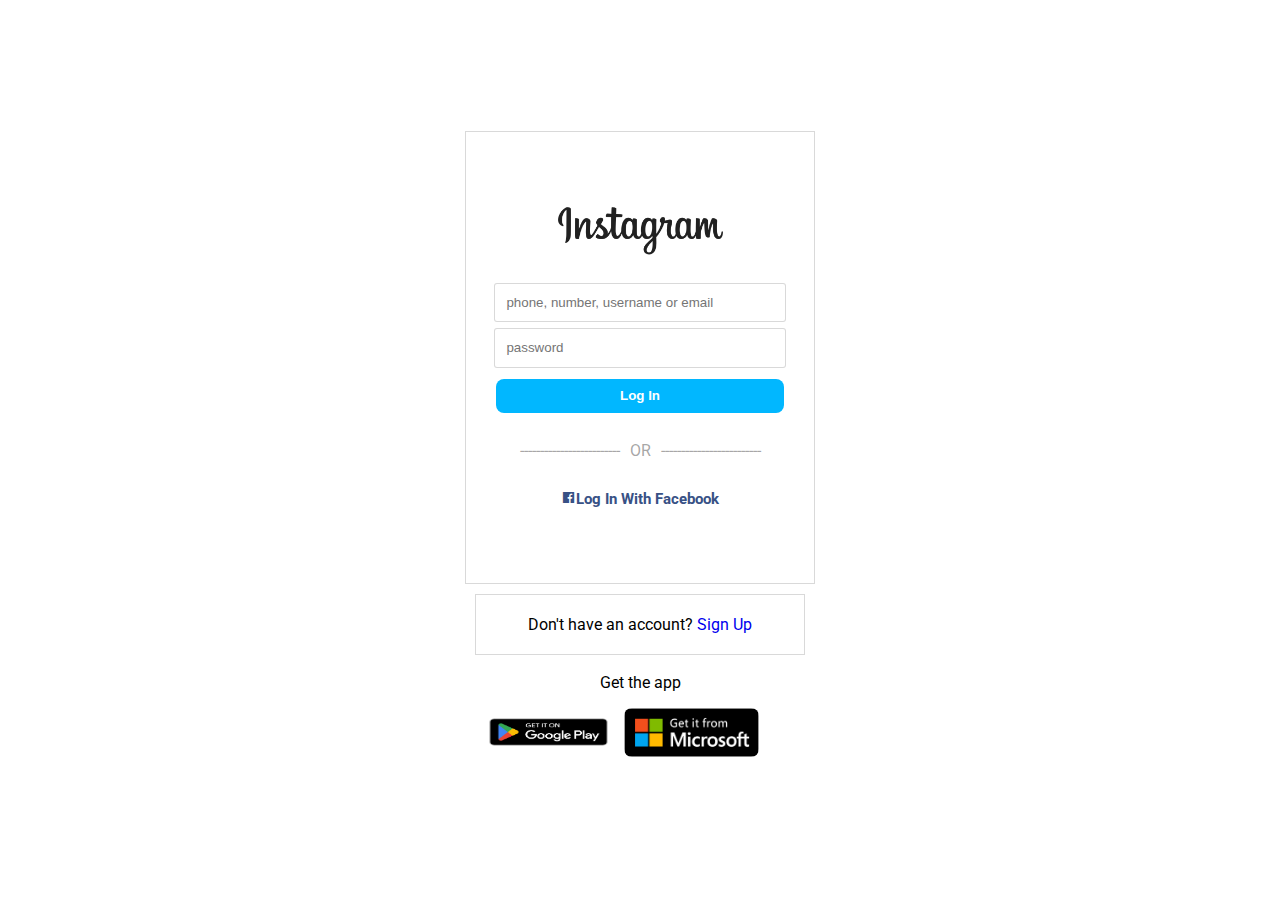
==== login.html @ 44fe0687 "project almost done" ====
<!DOCTYPE html>
<html lang="en">

<head>
    <meta charset="UTF-8">
    <meta http-equiv="X-UA-Compatible" content="IE=edge">
    <meta name="viewport" content="width=device-width, initial-scale=1.0">
    <title>Insta Login - Laudsc</title>
    <link rel="stylesheet" href="style.css">
    <link href='https://unpkg.com/boxicons@2.1.4/css/boxicons.min.css' rel='stylesheet'>
</head>

<body>
    <main>
        <div class="form-div">
            <form action="">
                <img src="img/instaLogo.png" class="instaLogo" alt="" srcset="">
                <input type="text" class="input" placeholder="phone, number, username or email" required>
                <input type="password" name="" id="" class="input" placeholder="password" required>
                <button class="login-btn">Log In</button>
                <p id="or">OR</p>
                <a href="#" class="fb-login"><i class='bx bxl-facebook-square'></i>Log In With Facebook</a>

            </form>
            <div class="sign-up">
                <p class="sign-link">Don't have an account? <a href="#" class="sign-link">Sign Up</a></p>
            </div>
            <div class="get-app">
                <p>Get the app</p>
                <div class="store">
                    <img src="img/playStore.png" alt="" id="play">
                    <img src="img/getMicrosoft.png" alt="" srcset="" id="microsoft">
                </div>
            </div>
        </div>
    </main>
</body>

</html>
---- style.css ----
@import url('https://fonts.googleapis.com/css2?family=Roboto:wght@100;300;400;500&display=swap');


* {
    padding: 0;
    margin: 0;
    outline: 0;
    text-decoration: none;
}

body {
    background-color: #fff;
    font-family: 'Roboto', sans-serif;
}

main {
    display: flex;
    align-items: center;
    justify-content: center;
    gap: 100px;
    min-height: 100vh;
    margin: auto;
}

.form-div {
    display: flex;
    flex-direction: column;
    flex-grow: 1;
    justify-content: center;
    margin-top: 12px;
    max-width: 350px;
}


.form-div form{
    display: flex;
    flex-direction: column;
    text-align: center;
    align-items: center;
    padding: 5vh 2vw;
    border: 1px solid rgba(128, 128, 128, 0.3);
}

.form-div form .instaLogo {
    width: 175px;
    margin: 20px 0;
}

.input {
    width: 90%;
    padding: .7rem;
    border-radius: 3px;
    border: 1px solid rgba(128, 128, 128, 0.3);
    margin: 3px;
}

.login-btn {
    width: 97%;
    padding: .6rem;
    font-weight: bold;
    background-color: rgb(1, 183, 255);
    border: none;
    border-radius: 8px;
    margin: 8px 0px;
    color: white;
}

#or {
    margin: 20px 0;
    color: rgba(128, 128, 128, 0.7);

}

#or:before, #or:after {
    content: '-------------------------';
    color: rgba(128, 128, 128, 0.7);
    margin: 0 10px;
}

.fb-login {
    font-weight: 700;
    font-size: 95%;
    color: #385185;
    margin-bottom: 30px;
    margin-top: 10px;
}

.sign-up {
    text-align: center;
    border: 1px solid rgba(128, 128, 128, 0.3);
    padding: 20px;
    margin: 10px;
    box-sizing: border-box;
}

.get-app {
    display: flex;
    flex-direction: column;
    text-align: center;
    margin: 8px;
}

.store {
    display: flex;
    align-items: center;
    margin: 8px;

}
#play {
    width: 135px;
    height: 40px;
    border-radius: 8px;
}

#microsoft {
    width: 135px;
    border-radius: 8px;
    margin: 8px;

}
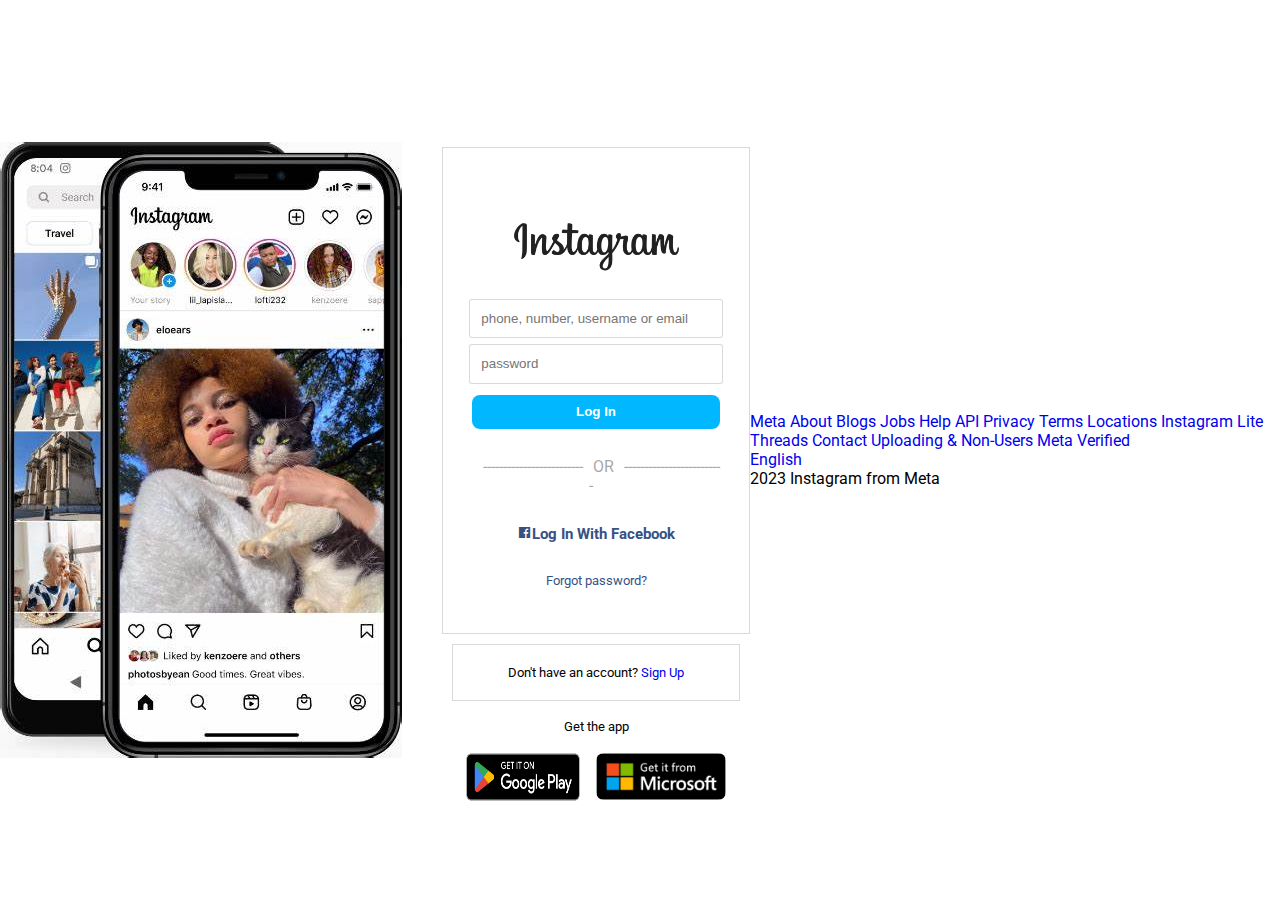
==== commit ca133df6: "fix: consertando spacings e centralizando os items" ====
--- a/login.html
+++ b/login.html
@@ -5,13 +5,15 @@
     <meta charset="UTF-8">
     <meta http-equiv="X-UA-Compatible" content="IE=edge">
     <meta name="viewport" content="width=device-width, initial-scale=1.0">
-    <title>Insta Login - Laudsc</title>
+    <title>Insta Login - Lauradsc :D </title>
     <link rel="stylesheet" href="style.css">
     <link href='https://unpkg.com/boxicons@2.1.4/css/boxicons.min.css' rel='stylesheet'>
 </head>
 
 <body>
     <main>
+        <img src="img/IG.jpeg" alt="" srcset="" class="phoneimg">
+
         <div class="form-div">
             <form action="">
                 <img src="img/instaLogo.png" class="instaLogo" alt="" srcset="">
@@ -20,7 +22,7 @@
                 <button class="login-btn">Log In</button>
                 <p id="or">OR</p>
                 <a href="#" class="fb-login"><i class='bx bxl-facebook-square'></i>Log In With Facebook</a>
-
+                <a href="#" class="fg-pwd">Forgot password?</a>
             </form>
             <div class="sign-up">
                 <p class="sign-link">Don't have an account? <a href="#" class="sign-link">Sign Up</a></p>
@@ -34,6 +36,30 @@
             </div>
         </div>
     </main>
+
+    <footer class="footer">
+        <div class="info-footer">
+            <a href="#">Meta</a>            
+            <a href="#">About</a>
+            <a href="#">Blogs</a>
+            <a href="#">Jobs</a>
+            <a href="#">Help</a>
+            <a href="#">API</a>
+            <a href="#">Privacy</a>
+            <a href="#">Terms</a>
+            <a href="#">Locations</a>
+            <a href="#">Instagram Lite</a>
+            <a href="#">Threads</a>
+            <a href="#">Contact Uploading & Non-Users</a>
+            <a href="#">Meta Verified</a>
+            <br>
+            <a href="#">English</a>
+            <p> 2023 Instagram from Meta</p>
+
+
+
+        </div>
+    </footer>
 </body>
 
 </html>--- a/style.css
+++ b/style.css
@@ -1,5 +1,6 @@
 @import url('https://fonts.googleapis.com/css2?family=Roboto:wght@100;300;400;500&display=swap');
 
+/* css file */
 
 * {
     padding: 0;
@@ -11,23 +12,28 @@
 body {
     background-color: #fff;
     font-family: 'Roboto', sans-serif;
+    display: flex;
+            justify-content: center;
+            align-items: center;
+            min-height: 100vh;
 }
 
 main {
     display: flex;
     align-items: center;
     justify-content: center;
-    gap: 100px;
+    gap: 40px;
     min-height: 100vh;
     margin: auto;
 }
+
 
 .form-div {
     display: flex;
     flex-direction: column;
     flex-grow: 1;
     justify-content: center;
-    margin-top: 12px;
+    margin-top: 10%;
     max-width: 350px;
 }
 
@@ -85,12 +91,21 @@
     margin-top: 10px;
 }
 
+.fg-pwd {
+    font-size: small;
+    color: #385185;
+
+}
+
 .sign-up {
-    text-align: center;
     border: 1px solid rgba(128, 128, 128, 0.3);
     padding: 20px;
     margin: 10px;
     box-sizing: border-box;
+    font-size: small;
+    display: flex;
+    align-items: center;
+    justify-content: center;
 }
 
 .get-app {
@@ -98,23 +113,38 @@
     flex-direction: column;
     text-align: center;
     margin: 8px;
+    font-size: small;
+
 }
 
 .store {
     display: flex;
     align-items: center;
+    justify-content: center;
     margin: 8px;
 
 }
 #play {
-    width: 135px;
-    height: 40px;
+    width: 130px;
+    height: 70px;
     border-radius: 8px;
 }
 
 #microsoft {
-    width: 135px;
+    width: 130px;
     border-radius: 8px;
     margin: 8px;
 
+}
+
+.footer .info-footer a {
+    display: inline-block;
+    align-items: center;
+    justify-content: center;
+}
+
+@media screen and (max-width: 800px) {
+    .phoneimg {
+        display: none;
+    }
 }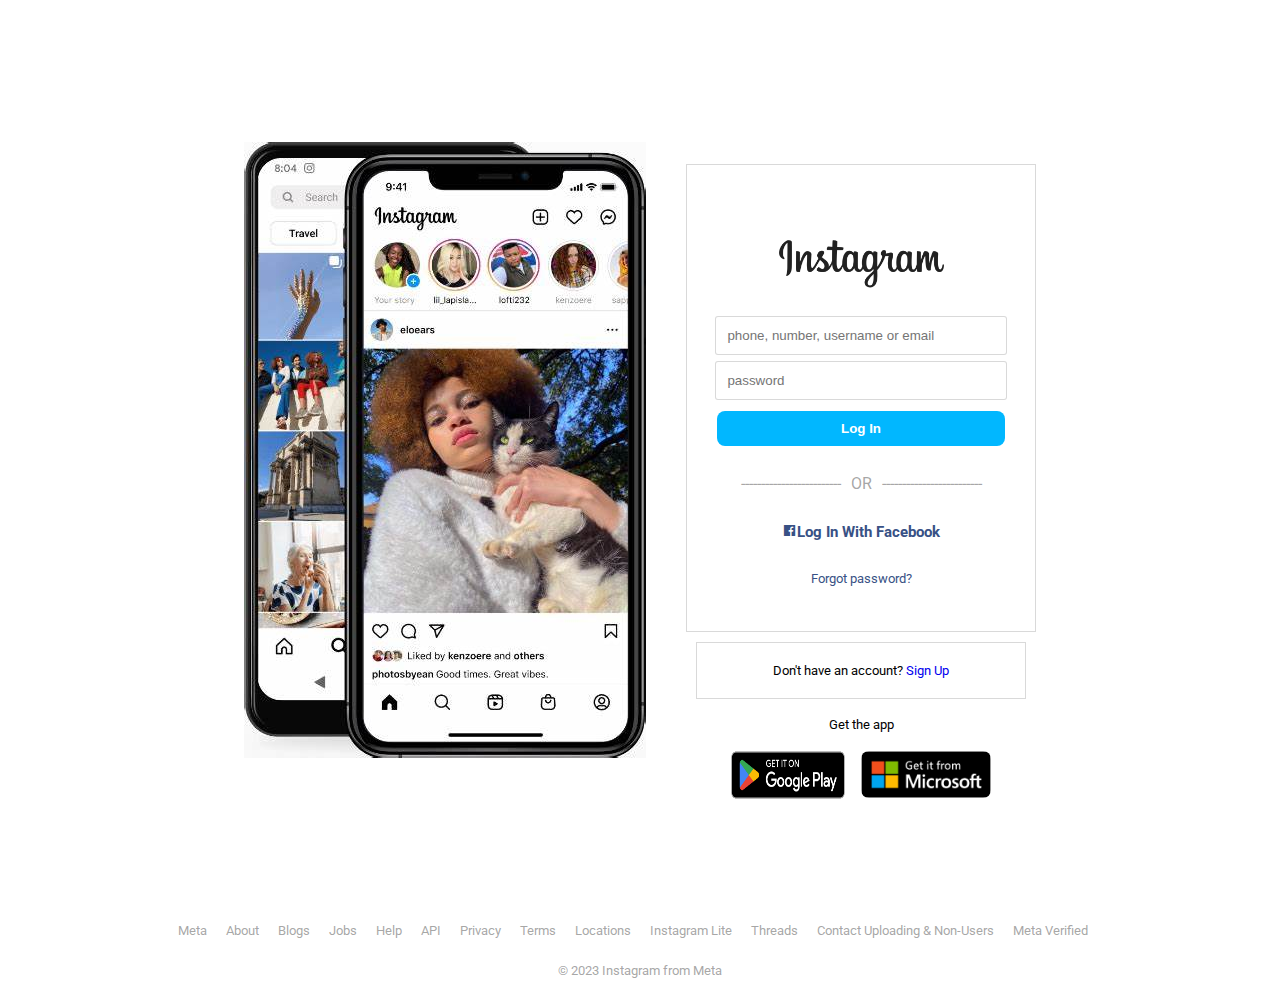
==== commit 7159ba06: "add: adicionando script, footer, traduçoes e favicon" ====
--- a/login.html
+++ b/login.html
@@ -5,9 +5,11 @@
     <meta charset="UTF-8">
     <meta http-equiv="X-UA-Compatible" content="IE=edge">
     <meta name="viewport" content="width=device-width, initial-scale=1.0">
-    <title>Insta Login - Lauradsc :D </title>
+    <title>Insta Login | Lauradsc :D </title>
     <link rel="stylesheet" href="style.css">
     <link href='https://unpkg.com/boxicons@2.1.4/css/boxicons.min.css' rel='stylesheet'>
+    <link rel="icon" href="img/icons8-instagram-48.png" type="image/x-icon">
+
 </head>
 
 <body>
@@ -37,8 +39,7 @@
         </div>
     </main>
 
-    <footer class="footer">
-        <div class="info-footer">
+    <footer class="row">
             <a href="#">Meta</a>            
             <a href="#">About</a>
             <a href="#">Blogs</a>
@@ -52,14 +53,22 @@
             <a href="#">Threads</a>
             <a href="#">Contact Uploading & Non-Users</a>
             <a href="#">Meta Verified</a>
-            <br>
-            <a href="#">English</a>
-            <p> 2023 Instagram from Meta</p>
-
-
+    </footer>
+    <footer class="row-2">
+        <div id="google_translate_element"></div>
+        <div class="copyright">
+            <p> &copy; 2023 Instagram from Meta</p>
 
         </div>
     </footer>
 </body>
 
+<div id="google_translate_element"></div>
+
+<script type="text/javascript" src="https://translate.google.com/translate_a/element.js?cb=googleTranslateElementInit"></script>
+<script type="text/javascript">
+    function googleTranslateElementInit() {
+      new google.translate.TranslateElement({ pageLanguage: 'en' }, 'google_translate_element');
+    }
+  </script>
 </html>--- a/style.css
+++ b/style.css
@@ -12,10 +12,8 @@
 body {
     background-color: #fff;
     font-family: 'Roboto', sans-serif;
-    display: flex;
-            justify-content: center;
-            align-items: center;
-            min-height: 100vh;
+    min-height: 100vh;
+    text-align: center;
 }
 
 main {
@@ -33,7 +31,7 @@
     flex-direction: column;
     flex-grow: 1;
     justify-content: center;
-    margin-top: 10%;
+    margin-top: 7%;
     max-width: 350px;
 }
 
@@ -137,10 +135,44 @@
 
 }
 
-.footer .info-footer a {
+.row {
+    margin: 1% 0%;
+    padding: 0.6% 0%;
+    width: 100%;
+
+}
+
+.row a {
     display: inline-block;
     align-items: center;
     justify-content: center;
+    font-size: smaller;
+    color: rgba(128, 128, 128, 0.7);
+    text-decoration: none;
+    margin-right: 15px;
+}
+
+.row-2 {
+    display: inline-block;
+    align-items: center;
+    justify-content: center;
+    font-size: smaller;
+    margin-top: -15px;
+}
+
+.row-2 select {
+    border: none;
+    color: rgba(128, 128, 128, 0.7);
+    padding: 7px;
+
+}
+
+.row-2 .copyright {
+    display: inline-block;
+    align-items: center;
+    justify-content: center;
+    margin: 10px;
+    color: rgba(128, 128, 128, 0.7);
 }
 
 @media screen and (max-width: 800px) {
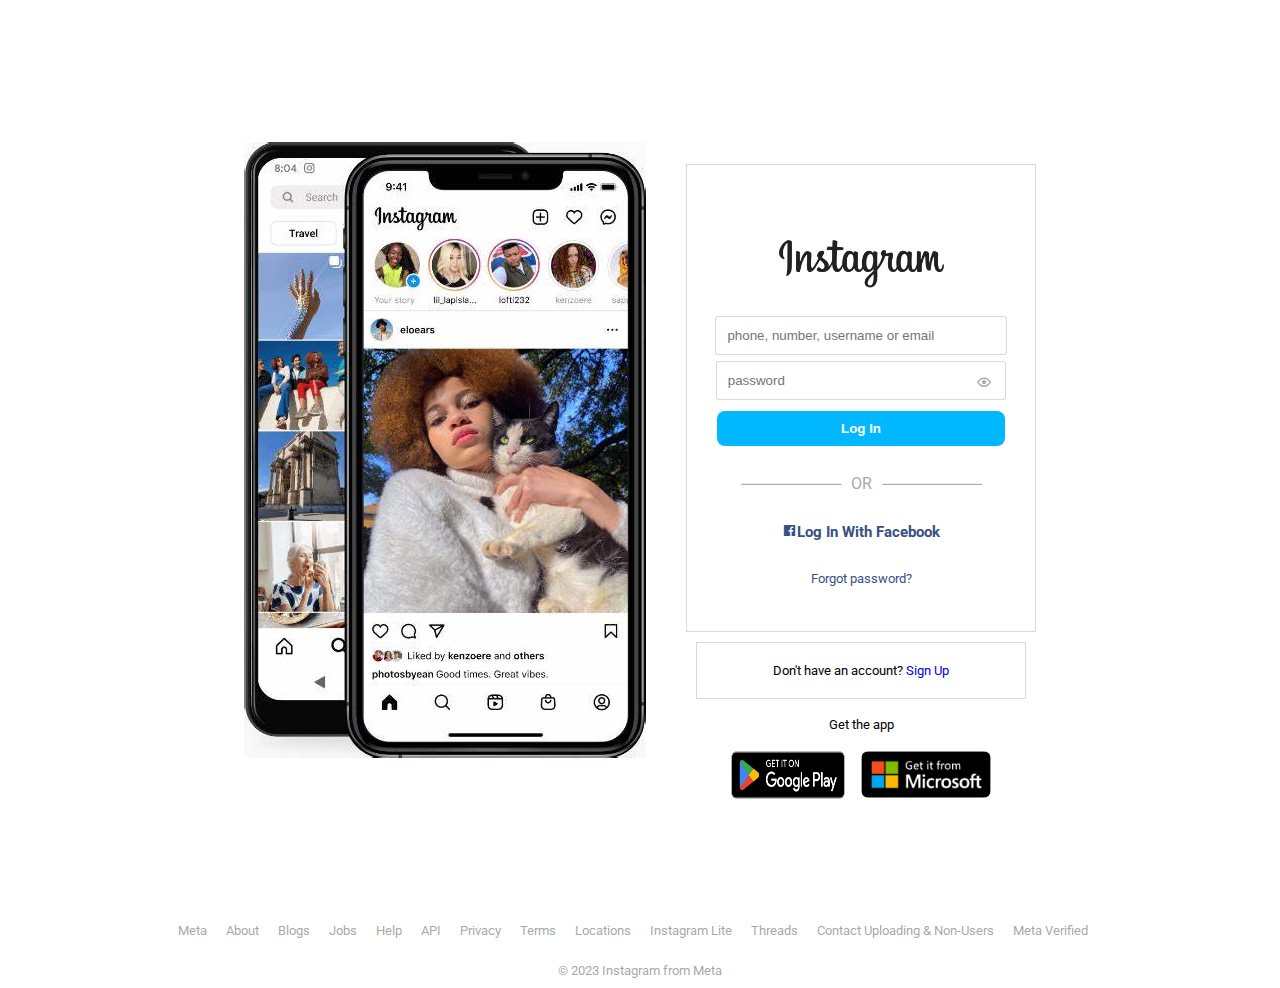
==== commit 61ee6808: "add/fix: hide/show pwd e conserto de posiçao do icon eyeHideShow" ====
--- a/login.html
+++ b/login.html
@@ -6,8 +6,9 @@
     <meta http-equiv="X-UA-Compatible" content="IE=edge">
     <meta name="viewport" content="width=device-width, initial-scale=1.0">
     <title>Insta Login | Lauradsc :D </title>
-    <link rel="stylesheet" href="style.css">
+    <link rel="stylesheet" href="css/style.css">
     <link href='https://unpkg.com/boxicons@2.1.4/css/boxicons.min.css' rel='stylesheet'>
+    <!-- favicon -->
     <link rel="icon" href="img/icons8-instagram-48.png" type="image/x-icon">
 
 </head>
@@ -15,22 +16,24 @@
 <body>
     <main>
         <img src="img/IG.jpeg" alt="" srcset="" class="phoneimg">
-
-        <div class="form-div">
-            <form action="">
-                <img src="img/instaLogo.png" class="instaLogo" alt="" srcset="">
-                <input type="text" class="input" placeholder="phone, number, username or email" required>
-                <input type="password" name="" id="" class="input" placeholder="password" required>
-                <button class="login-btn">Log In</button>
-                <p id="or">OR</p>
-                <a href="#" class="fb-login"><i class='bx bxl-facebook-square'></i>Log In With Facebook</a>
-                <a href="#" class="fg-pwd">Forgot password?</a>
-            </form>
-            <div class="sign-up">
-                <p class="sign-link">Don't have an account? <a href="#" class="sign-link">Sign Up</a></p>
-            </div>
-            <div class="get-app">
-                <p>Get the app</p>
+            <div class="form-div">
+                <form action="">
+                    <img src="img/instaLogo.png" class="instaLogo" alt="" srcset="">
+                        <input type="text" class="input" placeholder="phone, number, username or email" required>
+                        <div class="input-group"> 
+                        <input type="password" name="" id="pwd" class="input" placeholder="password" required>
+                        <i class='bx bx-show bx-hide' style='color:rgba(128,128,128,0.7)' onclick="toggle()" id="eye"></i>
+                        </div>
+                        <button class="login-btn">Log In</button>
+                        <p id="or">OR</p>
+                        <a href="#" class="fb-login"><i class='bx bxl-facebook-square'></i>Log In With Facebook</a>
+                        <a href="#" class="fg-pwd">Forgot password?</a>
+                </form>
+                <div class="sign-up">
+                    <p class="sign-link">Don't have an account? <a href="#" class="sign-link">Sign Up</a></p>
+                </div>
+                <div class="get-app">
+                    <p>Get the app</p>
                 <div class="store">
                     <img src="img/playStore.png" alt="" id="play">
                     <img src="img/getMicrosoft.png" alt="" srcset="" id="microsoft">
@@ -40,35 +43,39 @@
     </main>
 
     <footer class="row">
-            <a href="#">Meta</a>            
-            <a href="#">About</a>
-            <a href="#">Blogs</a>
-            <a href="#">Jobs</a>
-            <a href="#">Help</a>
-            <a href="#">API</a>
-            <a href="#">Privacy</a>
-            <a href="#">Terms</a>
-            <a href="#">Locations</a>
-            <a href="#">Instagram Lite</a>
-            <a href="#">Threads</a>
-            <a href="#">Contact Uploading & Non-Users</a>
-            <a href="#">Meta Verified</a>
+        <a href="#">Meta</a>
+        <a href="#">About</a>
+        <a href="#">Blogs</a>
+        <a href="#">Jobs</a>
+        <a href="#">Help</a>
+        <a href="#">API</a>
+        <a href="#">Privacy</a>
+        <a href="#">Terms</a>
+        <a href="#">Locations</a>
+        <a href="#">Instagram Lite</a>
+        <a href="#">Threads</a>
+        <a href="#">Contact Uploading & Non-Users</a>
+        <a href="#">Meta Verified</a>
     </footer>
     <footer class="row-2">
         <div id="google_translate_element"></div>
         <div class="copyright">
             <p> &copy; 2023 Instagram from Meta</p>
-
         </div>
     </footer>
 </body>
 
-<div id="google_translate_element"></div>
+<script src="js/script.js"></script> 
 
+<!-- arquivo javascripr externo da URL. O arquivo JS é fornecido pelo Google e é usado para ativar o widget de tradução -->
 <script type="text/javascript" src="https://translate.google.com/translate_a/element.js?cb=googleTranslateElementInit"></script>
-<script type="text/javascript">
+
+<!-- função padrão definida para inicializar o widget de tradução -->
+<script>
     function googleTranslateElementInit() {
-      new google.translate.TranslateElement({ pageLanguage: 'en' }, 'google_translate_element');
+        new google.translate.TranslateElement({
+            pageLanguage: 'en'
+        }, 'google_translate_element');
     }
-  </script>
+</script>
 </html>--- a/css/style.css
+++ b/css/style.css
@@ -0,0 +1,198 @@
+@import url('https://fonts.googleapis.com/css2?family=Roboto:wght@100;300;400;500&display=swap');
+
+/* css file */
+
+* {
+    padding: 0;
+    margin: 0;
+    outline: 0;
+    text-decoration: none;
+}
+
+body {
+    background-color: #fff;
+    font-family: 'Roboto', sans-serif;
+    min-height: 100vh;
+    text-align: center;
+}
+
+main {
+    display: flex;
+    align-items: center;
+    justify-content: center;
+    gap: 40px;
+    min-height: 100vh;
+    margin: auto;
+}
+
+
+.form-div {
+    display: flex;
+    flex-direction: column;
+    flex-grow: 1;
+    justify-content: center;
+    margin-top: 7%;
+    max-width: 350px;
+}
+
+
+.form-div form{
+    display: flex;
+    flex-direction: column;
+    text-align: center;
+    align-items: center;
+    padding: 5vh 2vw;
+    border: 1px solid rgba(128, 128, 128, 0.3);
+}
+
+.form-div form .instaLogo {
+    width: 175px;
+    margin: 20px 0;
+}
+
+.input-group {
+    display: flex;
+    justify-content: space-between;
+    align-items: center;
+    width: 100%;
+    position: relative;
+}
+
+.input {
+    width: 90%;
+    padding: .7rem;
+    border-radius: 3px;
+    border: 1px solid rgba(128, 128, 128, 0.3);
+    margin: 3px;
+}
+
+
+.bx-show, .bx-hide {
+    position: absolute;
+    right: 6%;
+    top: 35%;
+    cursor: pointer;
+}
+
+.login-btn {
+    width: 97%;
+    padding: .6rem;
+    font-weight: bold;
+    background-color: rgb(1, 183, 255);
+    border: none;
+    border-radius: 8px;
+    margin: 8px 0px;
+    color: white;
+}
+
+#or {
+    margin: 20px 0;
+    color: rgba(128, 128, 128, 0.7);
+
+}
+
+#or:before, #or:after {
+    content: '-------------------------';
+    color: rgba(128, 128, 128, 0.7);
+    margin: 0 10px;
+}
+
+.fb-login {
+    font-weight: 700;
+    font-size: 95%;
+    color: #385185;
+    margin-bottom: 30px;
+    margin-top: 10px;
+}
+
+.fg-pwd {
+    font-size: small;
+    color: #385185;
+
+}
+
+.sign-up {
+    border: 1px solid rgba(128, 128, 128, 0.3);
+    padding: 20px;
+    margin: 10px;
+    box-sizing: border-box;
+    font-size: small;
+    display: flex;
+    align-items: center;
+    justify-content: center;
+}
+
+.get-app {
+    display: flex;
+    flex-direction: column;
+    text-align: center;
+    margin: 8px;
+    font-size: small;
+
+}
+
+.store {
+    display: flex;
+    align-items: center;
+    justify-content: center;
+    margin: 8px;
+
+}
+#play {
+    width: 130px;
+    height: 70px;
+    border-radius: 8px;
+}
+
+#microsoft {
+    width: 130px;
+    border-radius: 8px;
+    margin: 8px;
+
+}
+
+.row {
+    margin: 1% 0%;
+    padding: 0.6% 0%;
+    width: 100%;
+
+}
+
+.row a {
+    display: inline-block;
+    align-items: center;
+    justify-content: center;
+    font-size: smaller;
+    color: rgba(128, 128, 128, 0.7);
+    text-decoration: none;
+    margin-right: 15px;
+}
+
+.row-2 {
+    display: inline-block;
+    align-items: center;
+    justify-content: center;
+    font-size: smaller;
+    margin-top: -15px;
+}
+
+.row-2 select {
+    border: none;
+    color: rgba(128, 128, 128, 0.7);
+    padding: 7px;
+
+}
+
+.row-2 .copyright {
+    display: inline-block;
+    align-items: center;
+    justify-content: center;
+    margin: 10px;
+    color: rgba(128, 128, 128, 0.7);
+}
+
+@media screen and (max-width: 800px) {
+    .phoneimg {
+        display: none;
+    }
+}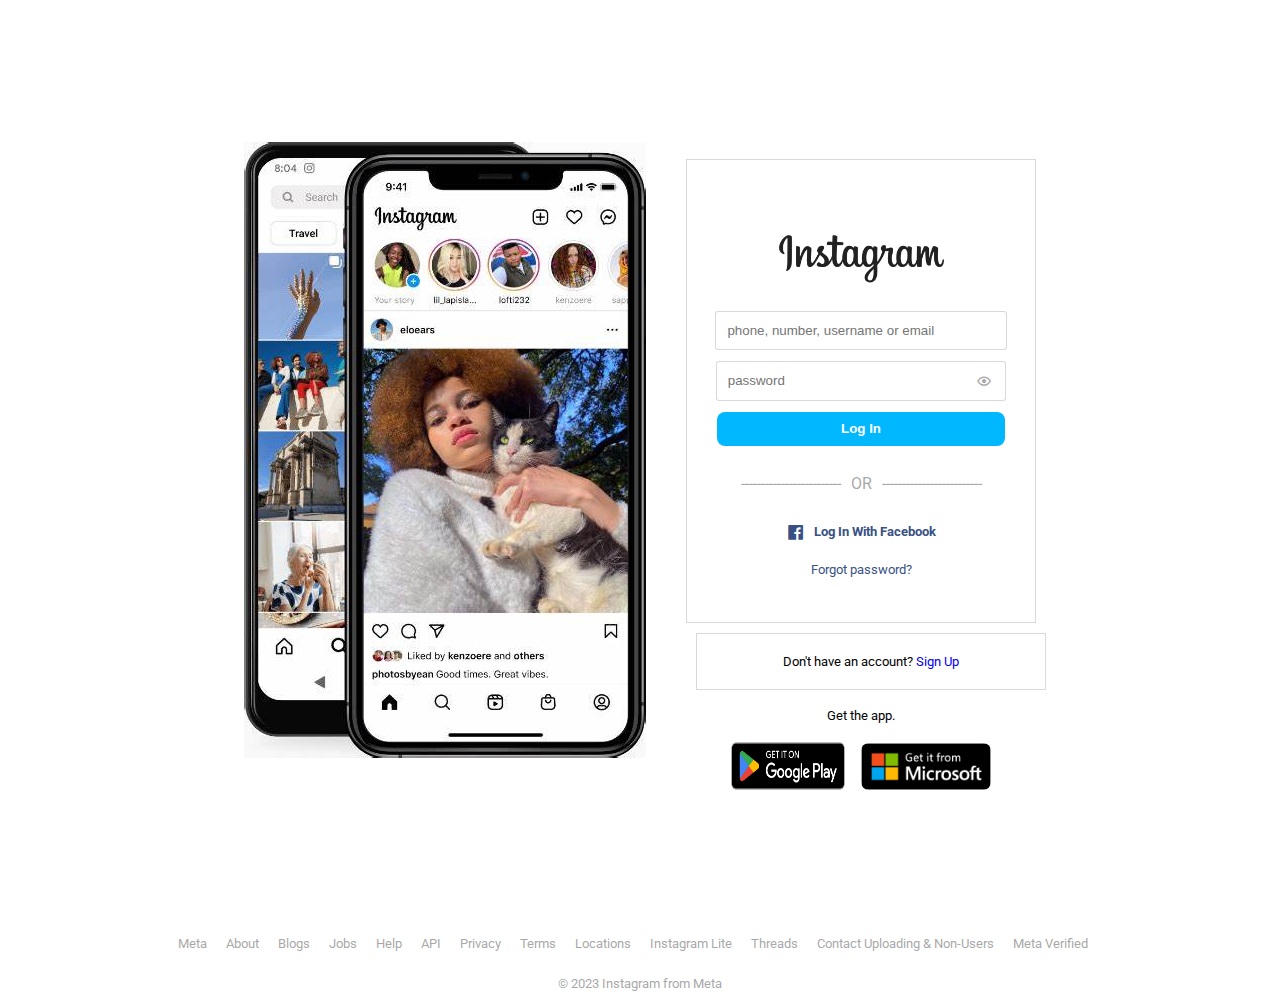
==== commit 64d1ad76: "fix: ajeitando o front" ====
--- a/login.html
+++ b/login.html
@@ -5,38 +5,37 @@
     <meta charset="UTF-8">
     <meta http-equiv="X-UA-Compatible" content="IE=edge">
     <meta name="viewport" content="width=device-width, initial-scale=1.0">
-    <title>Insta Login | Lauradsc :D </title>
-    <link rel="stylesheet" href="css/style.css">
+    <title>Instagram Login | Lauradsc </title>
+    <link rel="stylesheet" href="src/css/style.css">
     <link href='https://unpkg.com/boxicons@2.1.4/css/boxicons.min.css' rel='stylesheet'>
     <!-- favicon -->
-    <link rel="icon" href="img/icons8-instagram-48.png" type="image/x-icon">
-
+    <link rel="icon" href="src/img/icons8-instagram-48.png" type="image/x-icon">
 </head>
 
 <body>
     <main>
-        <img src="img/IG.jpeg" alt="" srcset="" class="phoneimg">
-            <div class="form-div">
-                <form action="">
-                    <img src="img/instaLogo.png" class="instaLogo" alt="" srcset="">
-                        <input type="text" class="input" placeholder="phone, number, username or email" required>
-                        <div class="input-group"> 
-                        <input type="password" name="" id="pwd" class="input" placeholder="password" required>
-                        <i class='bx bx-show bx-hide' style='color:rgba(128,128,128,0.7)' onclick="toggle()" id="eye"></i>
-                        </div>
-                        <button class="login-btn">Log In</button>
-                        <p id="or">OR</p>
-                        <a href="#" class="fb-login"><i class='bx bxl-facebook-square'></i>Log In With Facebook</a>
-                        <a href="#" class="fg-pwd">Forgot password?</a>
-                </form>
-                <div class="sign-up">
-                    <p class="sign-link">Don't have an account? <a href="#" class="sign-link">Sign Up</a></p>
+        <img src="src/img/IG.jpeg" alt="" srcset="" class="phoneimg">
+        <div class="form-div">
+            <form action="">
+                <img src="src/img/instaLogo.png" class="instaLogo" alt="" srcset="">
+                <input type="text" class="input" placeholder="phone, number, username or email" id="user" required>
+                <div class="input-group">
+                    <input type="password" name="" id="pwd" class="input" placeholder="password" required>
+                    <i class='bx bx-show bx-hide' style='color:rgba(128,128,128,0.7)' onclick="toggle()" id="eye"></i>
                 </div>
-                <div class="get-app">
-                    <p>Get the app</p>
+                <button class="login-btn">Log In</button>
+                <p id="or">OR</p>
+                    <a href="#" class="fb-login"><i class="bx bxl-facebook-square"></i>Log In With Facebook</a>
+                <a href="#" class="fg-pwd">Forgot password?</a>
+            </form>
+            <div class="sign-up">
+                <p class="sign-link">Don't have an account? <a href="#" class="sign-link">Sign Up</a></p>
+            </div>
+            <div class="get-app">
+                <p>Get the app.</p>
                 <div class="store">
-                    <img src="img/playStore.png" alt="" id="play">
-                    <img src="img/getMicrosoft.png" alt="" srcset="" id="microsoft">
+                    <img src="src/img/playStore.png" alt="" id="play">
+                    <img src="src/img/getMicrosoft.png" alt="" srcset="" id="microsoft">
                 </div>
             </div>
         </div>
@@ -58,17 +57,19 @@
         <a href="#">Meta Verified</a>
     </footer>
     <footer class="row-2">
-        <div id="google_translate_element"></div>
+             <div id="google_translate_element"></div>
         <div class="copyright">
             <p> &copy; 2023 Instagram from Meta</p>
+
         </div>
     </footer>
 </body>
 
-<script src="js/script.js"></script> 
+<script src="src/js/script.js"></script>
 
-<!-- arquivo javascripr externo da URL. O arquivo JS é fornecido pelo Google e é usado para ativar o widget de tradução -->
-<script type="text/javascript" src="https://translate.google.com/translate_a/element.js?cb=googleTranslateElementInit"></script>
+<!-- arquivo javascript externo da URL. O arquivo JS é fornecido pelo Google e é usado para ativar o widget de tradução -->
+<script type="text/javascript" src="https://translate.google.com/translate_a/element.js?cb=googleTranslateElementInit">
+</script>
 
 <!-- função padrão definida para inicializar o widget de tradução -->
 <script>
@@ -78,4 +79,5 @@
         }, 'google_translate_element');
     }
 </script>
+
 </html>--- a/src/css/style.css
+++ b/src/css/style.css
@@ -0,0 +1,226 @@
+@import url('https://fonts.googleapis.com/css2?family=Roboto:wght@100;300;400;500&display=swap');
+
+/* css file */
+
+* {
+    padding: 0;
+    margin: 0;
+    outline: 0;
+    text-decoration: none;
+}
+
+body {
+    background-color: #fff;
+    font-family: 'Roboto', sans-serif;
+    min-height: 100vh;
+    text-align: center;
+}
+
+main {
+    display: flex;
+    align-items: center;
+    justify-content: center;
+    gap: 40px;
+    min-height: 100vh;
+    margin: auto;
+}
+
+
+.form-div {
+    display: flex;
+    flex-direction: column;
+    flex-grow: 1;
+    justify-content: center;
+    margin-top: 6%;
+    max-width: 350px;
+}
+
+
+.form-div form{
+    display: flex;
+    flex-direction: column;
+    text-align: center;
+    align-items: center;
+    padding: 5vh 2vw;
+    border: 1px solid rgba(128, 128, 128, 0.3);
+}
+
+.form-div form .instaLogo {
+    width: 175px;
+    margin: 20px 0;
+}
+
+.input-group {
+    display: flex;
+    justify-content: space-between;
+    align-items: center;
+    width: 100%;
+    margin-top: 5px;
+    position: relative;
+}
+
+.input {
+    width: 90%;
+    padding: .7rem;
+    border-radius: 3px;
+    border: 1px solid rgba(128, 128, 128, 0.3);
+    margin: 3px;
+}
+
+
+.bx-show, .bx-hide {
+    position: absolute;
+    right: 6%;
+    top: 0.90em;
+    cursor: pointer;
+}
+
+.login-btn {
+    width: 97%;
+    padding: .6rem;
+    font-weight: bold;
+    background-color: rgb(1, 183, 255);
+    border: none;
+    border-radius: 8px;
+    margin: 8px 0px;
+    color: white;
+    cursor: pointer;
+}
+
+#or {
+    margin: 20px 0;
+    color: rgba(128, 128, 128, 0.7);
+
+}
+
+#or:before, #or:after {
+    content: '-------------------------';
+    color: rgba(128, 128, 128, 0.7);
+    margin: 0 10px;
+}
+
+.fb-login {
+    font-weight: bold;
+    color: #385185;
+    margin-top: 10px;
+    display: inline-block;
+    align-items: center;
+    font-size: small;
+}
+
+
+.bxl-facebook-square {
+    margin-right: 8px;
+    font-size: 150%;
+    vertical-align: middle;
+
+
+ }
+
+.fg-pwd {
+    font-size: small;
+    color: #385185;
+    margin-top: 20px;
+
+}
+
+.sign-up {
+    border: 1px solid rgba(128, 128, 128, 0.3);
+    padding: 20px;
+    margin: 10px;
+    box-sizing: border-box;
+    font-size: small;
+    display: flex;
+    align-items: center;
+    justify-content: center;
+    width: 100%;
+
+}
+
+.sign-in {
+    width: 100%;
+}
+
+.get-app {
+    display: flex;
+    flex-direction: column;
+    text-align: center;
+    margin: 8px;
+    font-size: small;
+
+}
+
+.store {
+    display: flex;
+    align-items: center;
+    justify-content: center;
+    margin: 8px;
+
+}
+
+#play {
+    width: 130px;
+    height: 70px;
+    border-radius: 8px;
+}
+
+#microsoft {
+    width: 130px;
+    border-radius: 8px;
+    margin: 8px;
+
+}
+
+.row {
+    margin: 1% 0%;
+    padding: 0.6% 0%;
+    width: 100%;
+    margin-top: 2%;
+
+}
+
+.row a {
+    display: inline-block;
+    align-items: center;
+    justify-content: center;
+    font-size: smaller;
+    color: rgba(128, 128, 128, 0.7);
+    text-decoration: none;
+    margin-right: 15px;
+}
+
+.row-2 {
+    display: inline-block;
+    align-items: center;
+    justify-content: center;
+    font-size: smaller;
+    margin-top: -15px;
+}
+
+.footer-group {
+    display: inline-block;
+    align-items: center;
+    justify-content: center;
+    font-size: smaller;
+}
+
+.row-2 select {
+    border: none;
+    color: rgba(128, 128, 128, 0.7);
+    padding: 7px;
+
+}
+
+.row-2 .copyright {
+    display: inline-block;
+    align-items: center;
+    justify-content: center;
+    margin: 15px;
+    color: rgba(128, 128, 128, 0.7);
+}
+
+@media screen and (max-width: 800px) {
+    .phoneimg {
+        display: none;
+    }
+}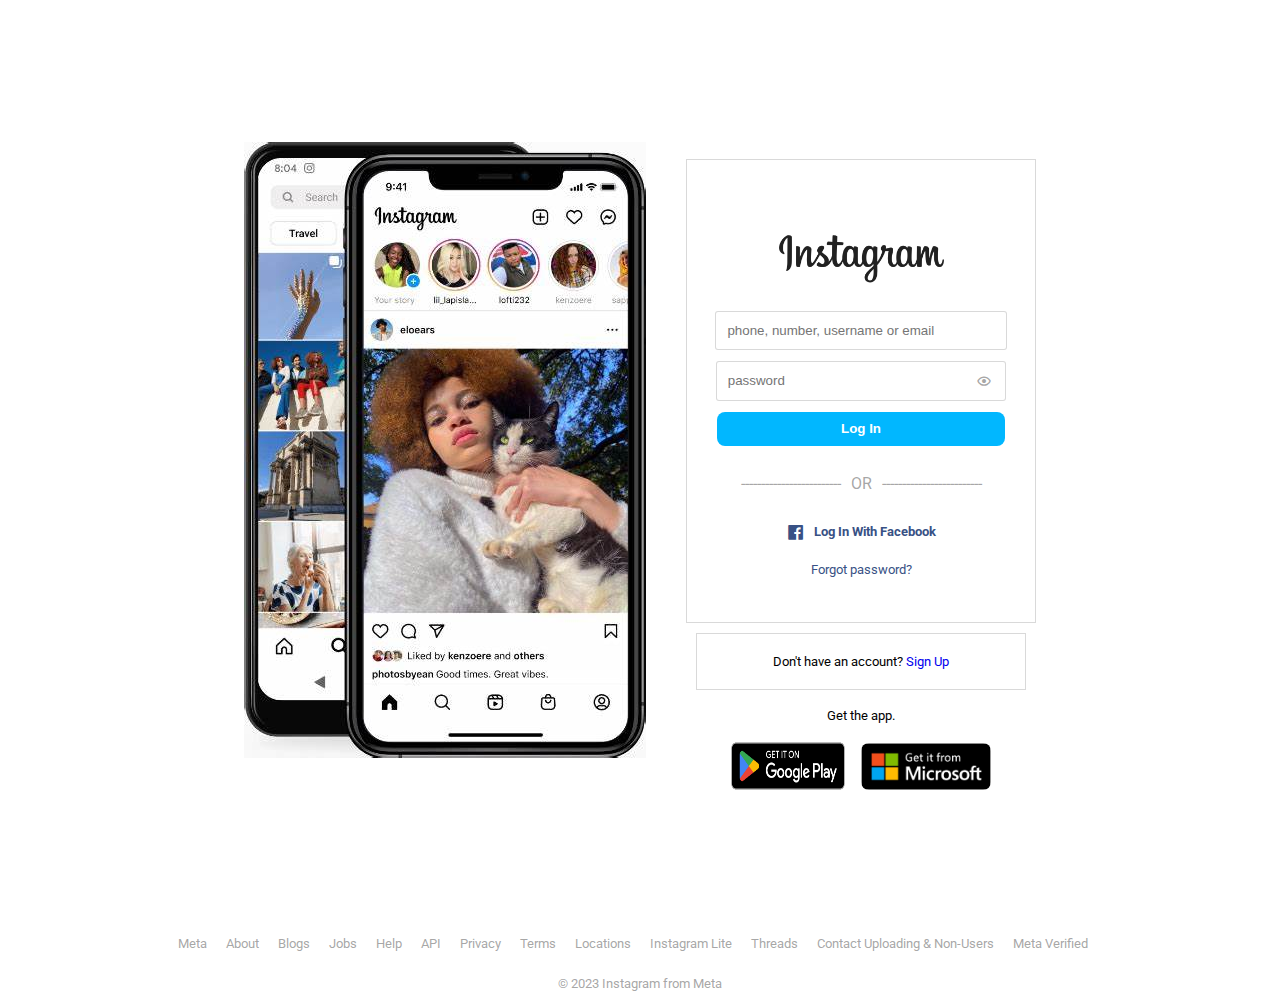
==== commit 3a403bbe: "create/fix: classe de verificaçao em js criada e conserto da div sign up" ====
--- a/login.html
+++ b/login.html
@@ -18,12 +18,12 @@
         <div class="form-div">
             <form action="">
                 <img src="src/img/instaLogo.png" class="instaLogo" alt="" srcset="">
-                <input type="text" class="input" placeholder="phone, number, username or email" id="user" required>
+                <input type="text" class="input" placeholder="phone, number, username or email" id="user">
                 <div class="input-group">
-                    <input type="password" name="" id="pwd" class="input" placeholder="password" required>
+                    <input type="password" name="" id="pwd" class="input" placeholder="password">
                     <i class='bx bx-show bx-hide' style='color:rgba(128,128,128,0.7)' onclick="toggle()" id="eye"></i>
                 </div>
-                <button class="login-btn">Log In</button>
+                <button type="submit" id="submit" class="login-btn">Log In</button>
                 <p id="or">OR</p>
                     <a href="#" class="fb-login"><i class="bx bxl-facebook-square"></i>Log In With Facebook</a>
                 <a href="#" class="fg-pwd">Forgot password?</a>
@@ -65,7 +65,7 @@
     </footer>
 </body>
 
-<script src="src/js/script.js"></script>
+<script src="src/js/script.js" type="module"></script>
 
 <!-- arquivo javascript externo da URL. O arquivo JS é fornecido pelo Google e é usado para ativar o widget de tradução -->
 <script type="text/javascript" src="https://translate.google.com/translate_a/element.js?cb=googleTranslateElementInit">
--- a/src/css/style.css
+++ b/src/css/style.css
@@ -133,7 +133,6 @@
     display: flex;
     align-items: center;
     justify-content: center;
-    width: 100%;
 
 }
 
